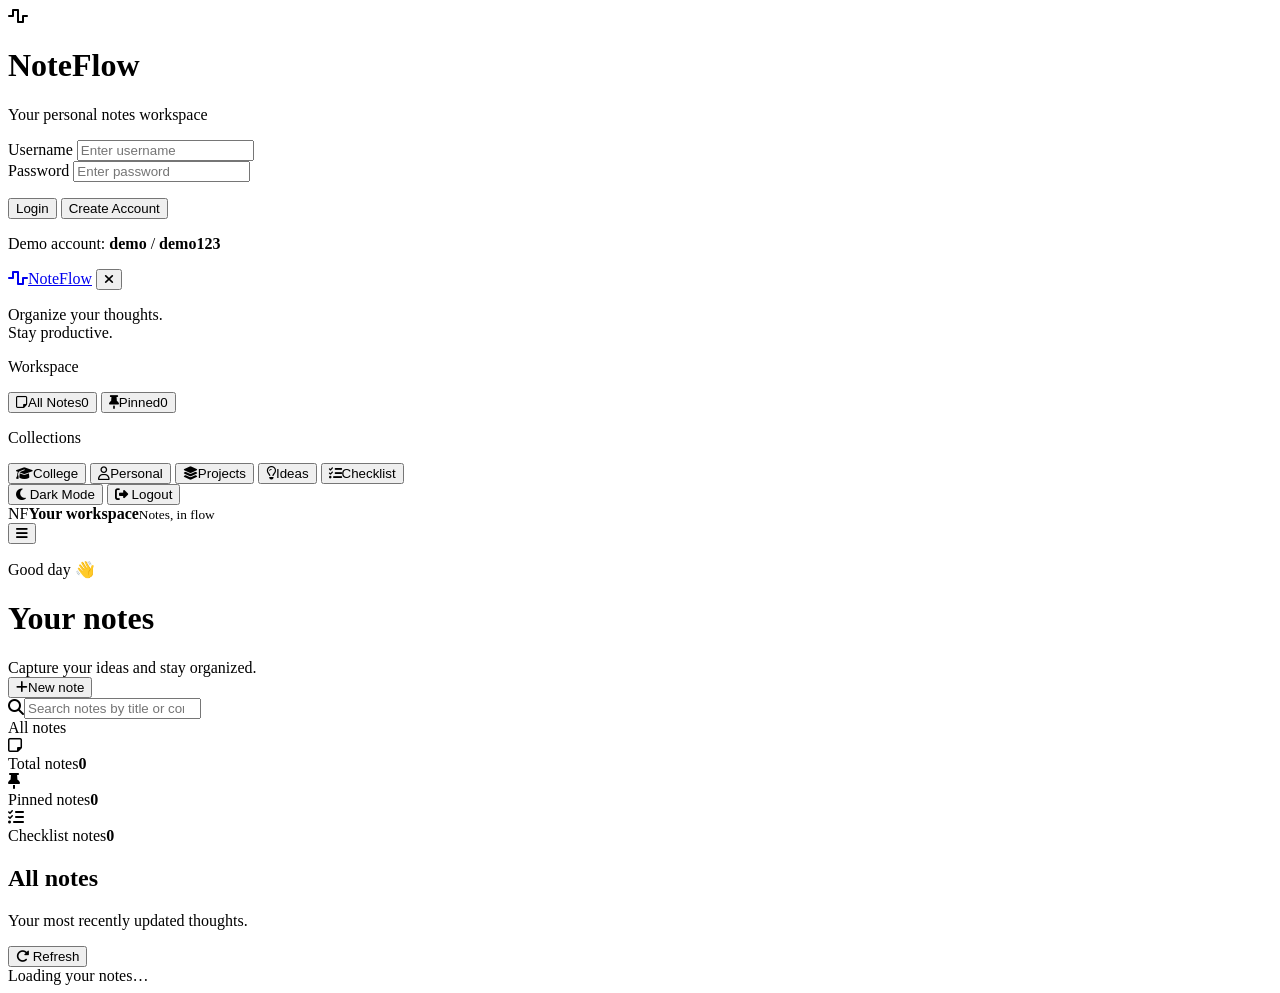
==== backend/src/main/resources/static/index.html @ b9f711e8 "Serve PWA frontend from Spring Boot" ====
<!DOCTYPE html>
<html lang="en">
<head>
  <meta charset="UTF-8">
  <meta name="viewport" content="width=device-width, initial-scale=1.0">
  <meta name="description" content="NoteFlow is a professional notes management application.">
  <meta name="theme-color" content="#6456d8">
  <meta name="apple-mobile-web-app-capable" content="yes">
  <meta name="apple-mobile-web-app-status-bar-style" content="default">
  <meta name="apple-mobile-web-app-title" content="NoteFlow">
  <link rel="manifest" href="/manifest.json">
  <title>NoteFlow — Professional notes</title>
  <link rel="manifest" href="manifest.webmanifest">
  <link rel="icon" href="icons/noteflow.svg" type="image/svg+xml">
  <link rel="apple-touch-icon" href="icons/noteflow.svg">
  <link rel="preconnect" href="https://fonts.googleapis.com">
  <link rel="preconnect" href="https://fonts.gstatic.com" crossorigin>
  <link href="https://fonts.googleapis.com/css2?family=DM+Sans:wght@400;500;600;700&family=Plus+Jakarta+Sans:wght@500;600;700;800&display=swap" rel="stylesheet">
  <link rel="stylesheet" href="https://cdnjs.cloudflare.com/ajax/libs/font-awesome/6.7.2/css/all.min.css" referrerpolicy="no-referrer">
  <link rel="stylesheet" href="css/style.css">
</head>
<body>
    <div id="auth-screen" class="auth-screen">
    <div class="auth-card">
      <div class="auth-logo">
        <span class="brand-mark"><i class="fa-solid fa-wave-square"></i></span>
        <h1>NoteFlow</h1>
      </div>

      <p class="auth-subtitle">Your personal notes workspace</p>

      <form id="login-form">
        <div class="form-group">
          <label for="login-username">Username</label>
          <input
            id="login-username"
            type="text"
            placeholder="Enter username"
            required
          >
        </div>

        <div class="form-group">
          <label for="login-password">Password</label>
          <input
            id="login-password"
            type="password"
            placeholder="Enter password"
            required
          >
        </div>

        <p id="login-error" class="field-error"></p>

        <button type="submit" class="new-note-button auth-button">
          Login
        </button>

        <button type="button" id="show-register-button" class="auth-secondary-button">
        Create Account
        </button>
        
      </form>

      <p class="auth-demo">
        Demo account: <strong>demo</strong> / <strong>demo123</strong>
      </p>
      
    </div>
  </div>
    <div id="register-screen" class="auth-screen" hidden>
    <div class="auth-card">
      <div class="auth-logo">
        <span class="brand-mark">
          <i class="fa-solid fa-wave-square"></i>
        </span>
        <h1>NoteFlow</h1>
      </div>

      <p class="auth-subtitle">Create your NoteFlow account</p>

      <form id="register-form">
        <div class="form-group">
          <label for="register-username">Username</label>
          <input
            id="register-username"
            type="text"
            placeholder="Choose a username"
            required
          >
        </div>

        <div class="form-group">
          <label for="register-password">Password</label>
          <input
            id="register-password"
            type="password"
            placeholder="Choose a password"
            required
          >
        </div>

        <p id="register-error" class="field-error"></p>

        <button type="submit" class="new-note-button auth-button">
          Create Account
        </button>

        <button
          type="button"
          id="back-to-login-button"
          class="auth-secondary-button"
        >
          Back to Login
        </button>
      </form>
    </div>
  </div>
  <div class="app-shell">
    <aside class="sidebar" id="sidebar" aria-label="Note filters">
      <div class="brand-row">
        <a class="brand" href="#" aria-label="NoteFlow home"><span class="brand-mark"><i class="fa-solid fa-wave-square"></i></span><span>NoteFlow</span></a>
        <button class="icon-button close-nav" id="close-nav" aria-label="Close navigation"><i class="fa-solid fa-xmark"></i></button>
      </div>
      <p class="tagline">Organize your thoughts.<br>Stay productive.</p>

      <nav class="nav-list">
        <p class="nav-heading">Workspace</p>
        <button class="nav-item is-active" data-filter="all"><i class="fa-regular fa-note-sticky"></i><span>All Notes</span><span class="filter-count" id="all-count">0</span></button>
        <button class="nav-item" data-filter="pinned"><i class="fa-solid fa-thumbtack"></i><span>Pinned</span><span class="filter-count" id="pinned-count">0</span></button>
        <p class="nav-heading collection-heading">Collections</p>
        <button class="nav-item" data-filter="College"><i class="fa-solid fa-graduation-cap"></i><span>College</span></button>
        <button class="nav-item" data-filter="Personal"><i class="fa-regular fa-user"></i><span>Personal</span></button>
        <button class="nav-item" data-filter="Projects"><i class="fa-solid fa-layer-group"></i><span>Projects</span></button>
        <button class="nav-item" data-filter="Ideas"><i class="fa-regular fa-lightbulb"></i><span>Ideas</span></button>
        <button class="nav-item" data-filter="checklist"><i class="fa-solid fa-list-check"></i><span>Checklist</span></button>
      </nav>

      <div class="sidebar-bottom">
        <button class="nav-item" id="theme-toggle">
  <i class="fa-solid fa-moon"></i>
  <span>Dark Mode</span>
</button>
        <button class="nav-item" id="logout-button">
  <i class="fa-solid fa-right-from-bracket"></i>
  <span>Logout</span>
</button>
        <div class="profile-card"><span class="avatar">NF</span><span><strong>Your workspace</strong><small>Notes, in flow</small></span></div>
      </div>
    </aside>
    <div class="nav-overlay" id="nav-overlay"></div>

    <main class="content">
      <header class="topbar">
        <button class="icon-button mobile-menu" id="open-nav" aria-label="Open navigation"><i class="fa-solid fa-bars"></i></button>
        <div class="greeting"><p id="greeting-time">Good day <span aria-hidden="true">👋</span></p><h1 id="page-title">Your notes</h1><span>Capture your ideas and stay organized.</span></div>
        <div class="topbar-actions">
          <button class="secondary-button install-button" id="install-button" type="button" hidden><i class="fa-solid fa-download"></i><span>Install app</span></button>
          <button class="new-note-button" id="new-note-button"><i class="fa-solid fa-plus"></i><span>New note</span></button>
        </div>
      </header>

      <section class="toolbar" aria-label="Search and view controls">
        <div class="search-box"><i class="fa-solid fa-magnifying-glass"></i><input id="search-input" type="search" placeholder="Search notes by title or content..." autocomplete="off" aria-label="Search notes"><button id="clear-search" class="clear-search" aria-label="Clear search" hidden><i class="fa-solid fa-xmark"></i></button></div>
        <div class="view-label" id="result-summary">All notes</div>
      </section>

      <section class="stat-grid" aria-label="Note statistics">
        <article class="stat-card"><span class="stat-icon lavender"><i class="fa-regular fa-note-sticky"></i></span><div><span class="stat-label">Total notes</span><strong id="stat-total">0</strong></div></article>
        <article class="stat-card"><span class="stat-icon peach"><i class="fa-solid fa-thumbtack"></i></span><div><span class="stat-label">Pinned notes</span><strong id="stat-pinned">0</strong></div></article>
        <article class="stat-card"><span class="stat-icon mint"><i class="fa-solid fa-list-check"></i></span><div><span class="stat-label">Checklist notes</span><strong id="stat-checklist">0</strong></div></article>
      </section>

      <section class="notes-section">
        <div class="section-heading"><div><h2 id="notes-heading">All notes</h2><p id="notes-subheading">Your most recently updated thoughts.</p></div><button class="text-button" id="refresh-button" aria-label="Refresh notes"><i class="fa-solid fa-rotate-right"></i> Refresh</button></div>
        <div id="loading-state" class="state-panel loading-state"><span class="spinner"></span><span>Loading your notes…</span></div>
        <div id="error-state" class="state-panel error-state" hidden><span class="state-illustration"><i class="fa-solid fa-plug-circle-xmark"></i></span><h3>Couldn’t reach NoteFlow</h3><p>Check your connection, then try again. If you are running locally, start the NoteFlow server first.</p><button class="secondary-button" id="retry-button">Try again</button></div>
        <div id="empty-state" class="state-panel empty-state" hidden><span class="state-illustration"><i class="fa-regular fa-note-sticky"></i></span><h3 id="empty-title">No notes yet</h3><p id="empty-copy">Start with an idea, a plan, or a checklist.</p><button class="new-note-button small" id="empty-create-button"><i class="fa-solid fa-plus"></i> Create your first note</button></div>
        <div id="notes-grid" class="notes-grid" aria-live="polite"></div>
      </section>
    </main>
  </div>

  <div class="modal-backdrop" id="note-modal" role="dialog" aria-modal="true" aria-labelledby="modal-title" hidden>
    <div class="modal note-modal-card">
      <div class="modal-header"><div><span class="eyebrow" id="modal-eyebrow">CREATE</span><h2 id="modal-title">New note</h2></div><button class="icon-button" data-close-modal aria-label="Close"><i class="fa-solid fa-xmark"></i></button></div>
      <form id="note-form" novalidate>
        <input type="hidden" id="note-id">
        <div class="form-group"><label for="note-title">Title <span class="required">*</span></label><input id="note-title" maxlength="200" type="text" placeholder="Give your note a clear title" required autofocus><span class="field-error" id="title-error"></span></div>
        <div class="form-row"><div class="form-group"><label for="note-category">Category <span class="required">*</span></label><select id="note-category" required><option value="">Choose a category</option><option>College</option><option>Personal</option><option>Projects</option><option>Ideas</option></select><span class="field-error" id="category-error"></span></div><div class="form-group"><label for="note-type">Note type</label><select id="note-type"><option value="TEXT">Text note</option><option value="CHECKLIST">Checklist</option></select></div></div>
        <div class="form-group" id="content-field"><label for="note-content">Content</label><textarea id="note-content" rows="6" placeholder="Write anything that helps you move forward…"></textarea></div>
        <div class="checklist-editor" id="checklist-editor" hidden><div class="checklist-label-row"><label>Checklist items <span class="required">*</span></label><button type="button" class="text-button add-checklist-button" id="add-checklist-item"><i class="fa-solid fa-plus"></i> Add item</button></div><div id="checklist-items" class="checklist-items"></div><span class="field-error" id="checklist-error"></span></div>
        <label class="pin-toggle"><input id="note-pinned" type="checkbox"><span class="toggle-track"></span><span><strong>Pin this note</strong><small>Keep it at the top of your workspace.</small></span></label>
        <div class="modal-footer"><button type="button" class="secondary-button" data-close-modal>Cancel</button><button type="submit" class="new-note-button" id="save-note-button"><i class="fa-solid fa-check"></i><span>Save note</span></button></div>
      </form>
    </div>
  </div>

  <div class="modal-backdrop" id="view-modal" role="dialog" aria-modal="true" aria-labelledby="view-title" hidden>
    <article class="modal view-modal-card"><div class="modal-header"><div><span class="eyebrow" id="view-category">PERSONAL</span><h2 id="view-title">Note</h2></div><div class="modal-header-actions"><button class="icon-button" id="view-edit-button" aria-label="Edit note"><i class="fa-solid fa-pen"></i></button><button class="icon-button" data-close-modal aria-label="Close"><i class="fa-solid fa-xmark"></i></button></div></div><div id="view-body" class="view-body"></div><div class="view-meta" id="view-meta"></div></article>
  </div>

  <div class="modal-backdrop confirm-backdrop" id="delete-modal" role="alertdialog" aria-modal="true" aria-labelledby="delete-title" hidden>
    <div class="modal confirm-card"><span class="danger-icon"><i class="fa-regular fa-trash-can"></i></span><h2 id="delete-title">Delete this note?</h2><p>This action cannot be undone. The note will be permanently removed from your workspace.</p><div class="modal-footer centered"><button class="secondary-button" data-close-modal>Cancel</button><button class="danger-button" id="confirm-delete-button"><i class="fa-regular fa-trash-can"></i> Delete note</button></div></div>
  </div>

  <div class="toast-region" id="toast-region" aria-live="polite" aria-atomic="true"></div>
  <script src="js/app.js"></script>
  <script>
  if ("serviceWorker" in navigator) {
    window.addEventListener("load", () => {
      navigator.serviceWorker.register("/sw.js");
    });
  }
</script>
</body>
</html>
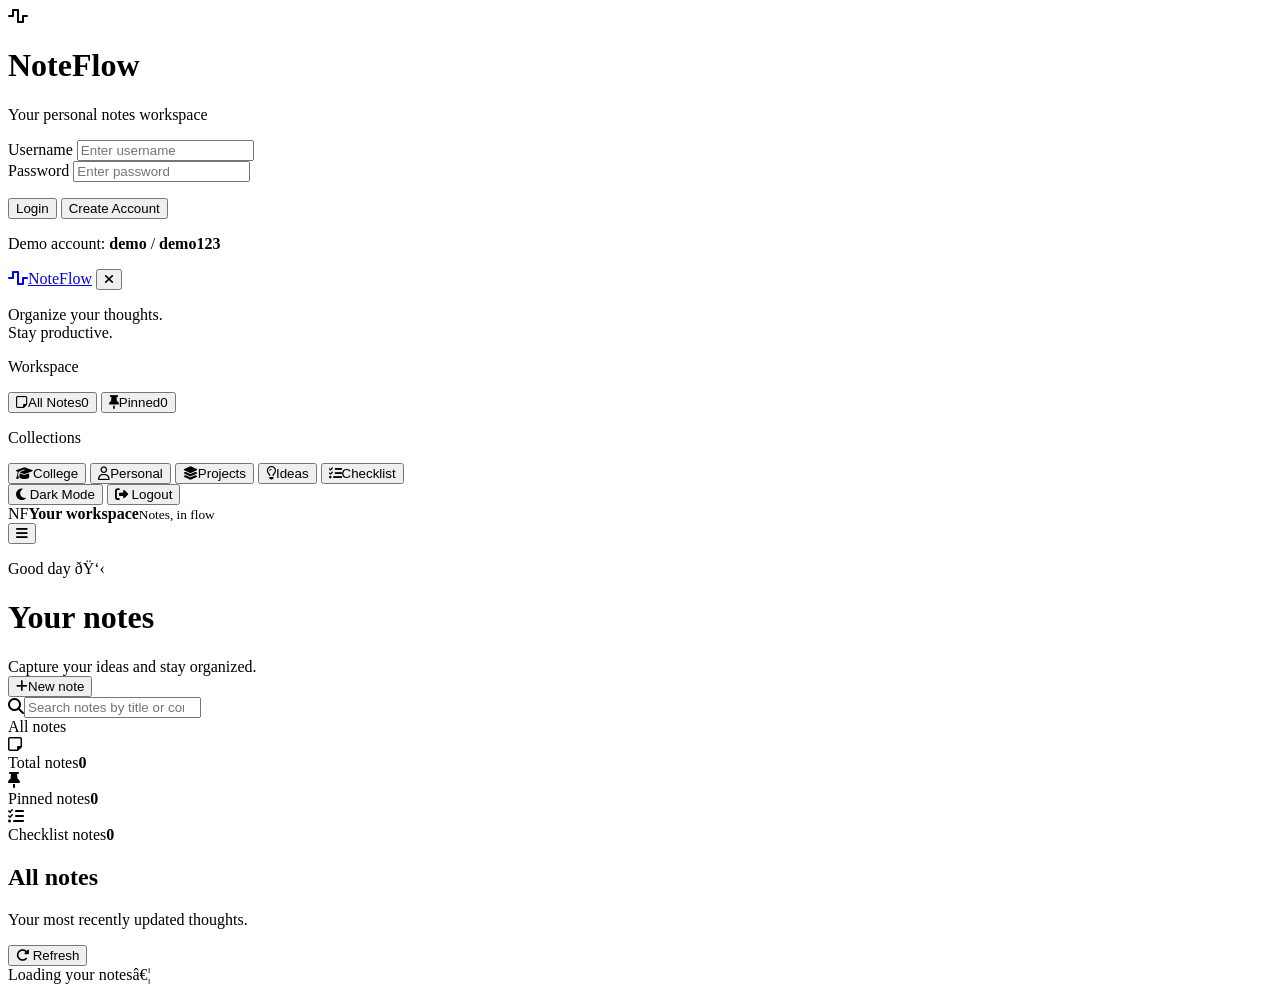
==== commit 57423af7: "Add Google Search Console verification" ====
--- a/backend/src/main/resources/static/index.html
+++ b/backend/src/main/resources/static/index.html
@@ -1,15 +1,16 @@
-<!DOCTYPE html>
+﻿<!DOCTYPE html>
 <html lang="en">
 <head>
   <meta charset="UTF-8">
   <meta name="viewport" content="width=device-width, initial-scale=1.0">
   <meta name="description" content="NoteFlow is a professional notes management application.">
+  <meta name="google-site-verification" content="yfmxz3eMUQ2olrNe6lGSz59QcXxXGlWwgv5nj0WOFXo" />
   <meta name="theme-color" content="#6456d8">
   <meta name="apple-mobile-web-app-capable" content="yes">
   <meta name="apple-mobile-web-app-status-bar-style" content="default">
   <meta name="apple-mobile-web-app-title" content="NoteFlow">
   <link rel="manifest" href="/manifest.json">
-  <title>NoteFlow — Professional notes</title>
+  <title>NoteFlow â€” Professional notes</title>
   <link rel="manifest" href="manifest.webmanifest">
   <link rel="icon" href="icons/noteflow.svg" type="image/svg+xml">
   <link rel="apple-touch-icon" href="icons/noteflow.svg">
@@ -153,7 +154,7 @@
     <main class="content">
       <header class="topbar">
         <button class="icon-button mobile-menu" id="open-nav" aria-label="Open navigation"><i class="fa-solid fa-bars"></i></button>
-        <div class="greeting"><p id="greeting-time">Good day <span aria-hidden="true">👋</span></p><h1 id="page-title">Your notes</h1><span>Capture your ideas and stay organized.</span></div>
+        <div class="greeting"><p id="greeting-time">Good day <span aria-hidden="true">ðŸ‘‹</span></p><h1 id="page-title">Your notes</h1><span>Capture your ideas and stay organized.</span></div>
         <div class="topbar-actions">
           <button class="secondary-button install-button" id="install-button" type="button" hidden><i class="fa-solid fa-download"></i><span>Install app</span></button>
           <button class="new-note-button" id="new-note-button"><i class="fa-solid fa-plus"></i><span>New note</span></button>
@@ -173,8 +174,8 @@
 
       <section class="notes-section">
         <div class="section-heading"><div><h2 id="notes-heading">All notes</h2><p id="notes-subheading">Your most recently updated thoughts.</p></div><button class="text-button" id="refresh-button" aria-label="Refresh notes"><i class="fa-solid fa-rotate-right"></i> Refresh</button></div>
-        <div id="loading-state" class="state-panel loading-state"><span class="spinner"></span><span>Loading your notes…</span></div>
-        <div id="error-state" class="state-panel error-state" hidden><span class="state-illustration"><i class="fa-solid fa-plug-circle-xmark"></i></span><h3>Couldn’t reach NoteFlow</h3><p>Check your connection, then try again. If you are running locally, start the NoteFlow server first.</p><button class="secondary-button" id="retry-button">Try again</button></div>
+        <div id="loading-state" class="state-panel loading-state"><span class="spinner"></span><span>Loading your notesâ€¦</span></div>
+        <div id="error-state" class="state-panel error-state" hidden><span class="state-illustration"><i class="fa-solid fa-plug-circle-xmark"></i></span><h3>Couldnâ€™t reach NoteFlow</h3><p>Check your connection, then try again. If you are running locally, start the NoteFlow server first.</p><button class="secondary-button" id="retry-button">Try again</button></div>
         <div id="empty-state" class="state-panel empty-state" hidden><span class="state-illustration"><i class="fa-regular fa-note-sticky"></i></span><h3 id="empty-title">No notes yet</h3><p id="empty-copy">Start with an idea, a plan, or a checklist.</p><button class="new-note-button small" id="empty-create-button"><i class="fa-solid fa-plus"></i> Create your first note</button></div>
         <div id="notes-grid" class="notes-grid" aria-live="polite"></div>
       </section>
@@ -188,7 +189,7 @@
         <input type="hidden" id="note-id">
         <div class="form-group"><label for="note-title">Title <span class="required">*</span></label><input id="note-title" maxlength="200" type="text" placeholder="Give your note a clear title" required autofocus><span class="field-error" id="title-error"></span></div>
         <div class="form-row"><div class="form-group"><label for="note-category">Category <span class="required">*</span></label><select id="note-category" required><option value="">Choose a category</option><option>College</option><option>Personal</option><option>Projects</option><option>Ideas</option></select><span class="field-error" id="category-error"></span></div><div class="form-group"><label for="note-type">Note type</label><select id="note-type"><option value="TEXT">Text note</option><option value="CHECKLIST">Checklist</option></select></div></div>
-        <div class="form-group" id="content-field"><label for="note-content">Content</label><textarea id="note-content" rows="6" placeholder="Write anything that helps you move forward…"></textarea></div>
+        <div class="form-group" id="content-field"><label for="note-content">Content</label><textarea id="note-content" rows="6" placeholder="Write anything that helps you move forwardâ€¦"></textarea></div>
         <div class="checklist-editor" id="checklist-editor" hidden><div class="checklist-label-row"><label>Checklist items <span class="required">*</span></label><button type="button" class="text-button add-checklist-button" id="add-checklist-item"><i class="fa-solid fa-plus"></i> Add item</button></div><div id="checklist-items" class="checklist-items"></div><span class="field-error" id="checklist-error"></span></div>
         <label class="pin-toggle"><input id="note-pinned" type="checkbox"><span class="toggle-track"></span><span><strong>Pin this note</strong><small>Keep it at the top of your workspace.</small></span></label>
         <div class="modal-footer"><button type="button" class="secondary-button" data-close-modal>Cancel</button><button type="submit" class="new-note-button" id="save-note-button"><i class="fa-solid fa-check"></i><span>Save note</span></button></div>
@@ -215,3 +216,5 @@
 </script>
 </body>
 </html>
+
+
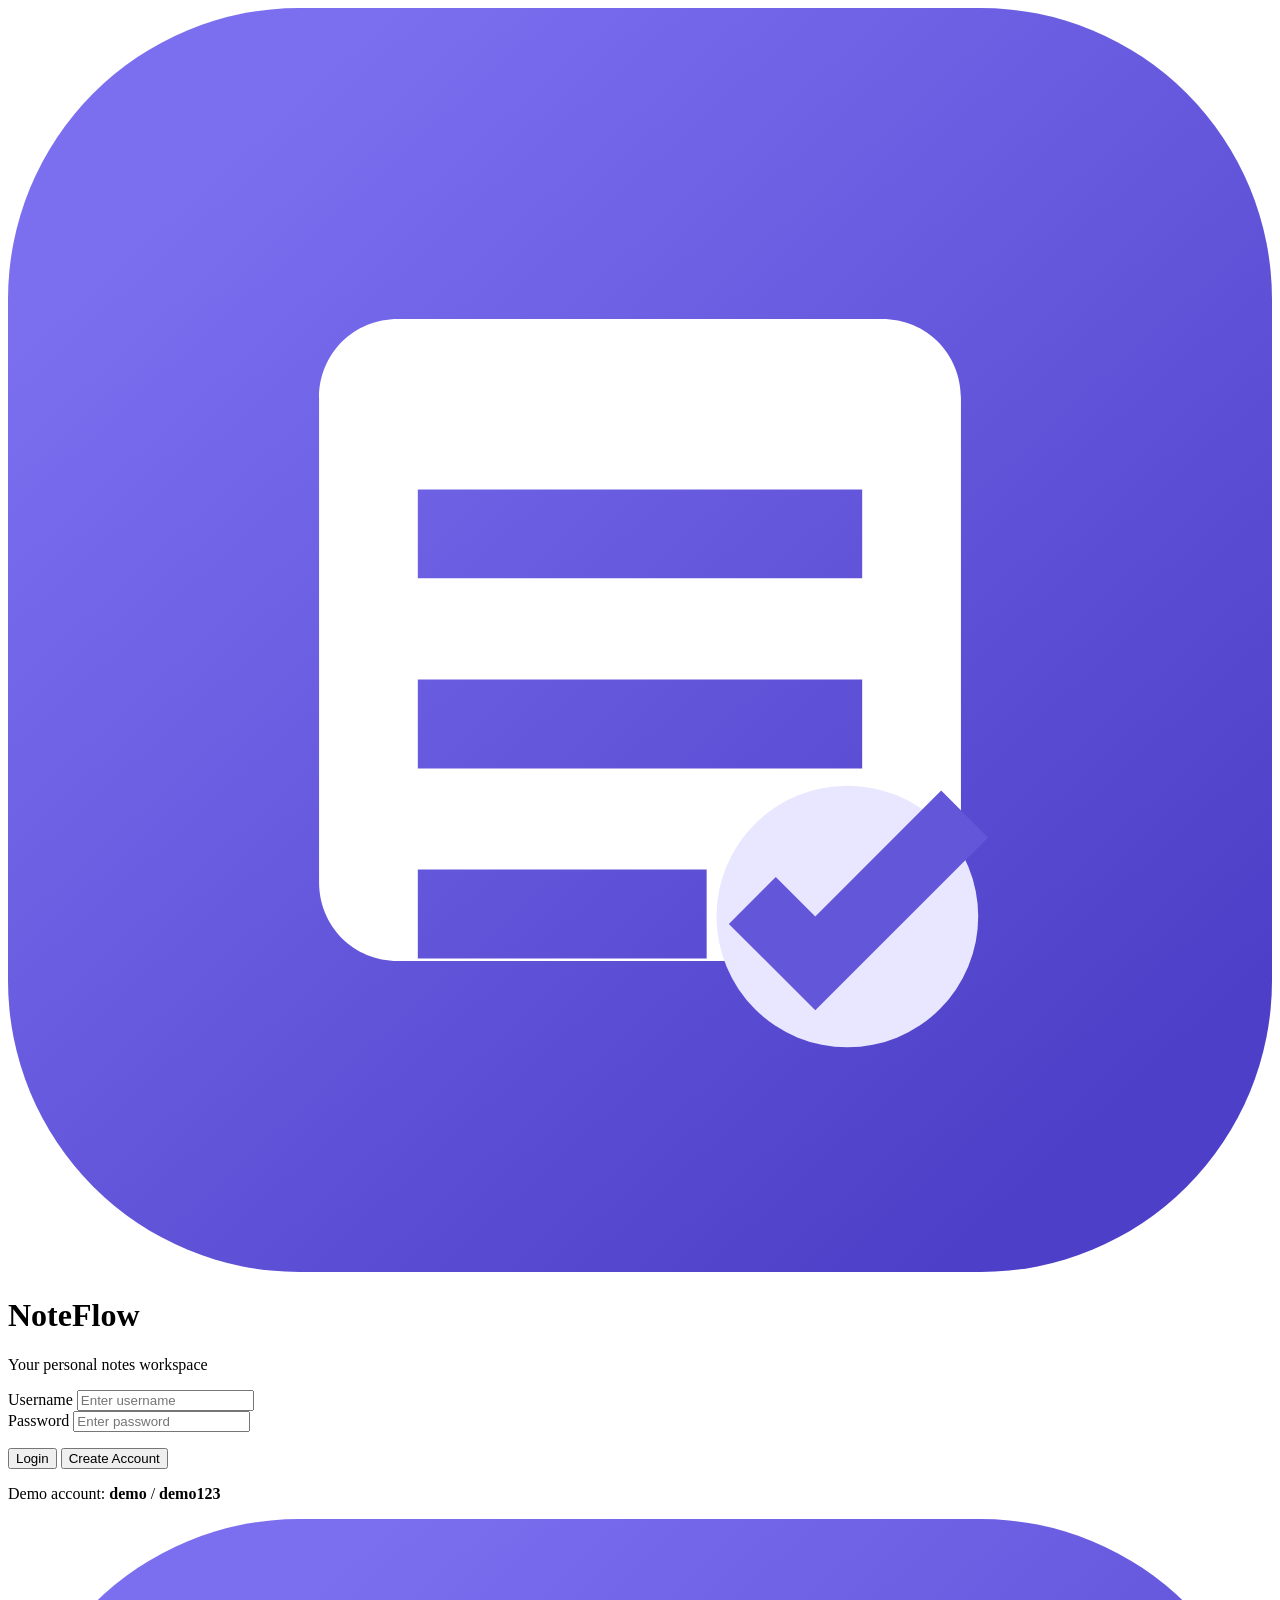
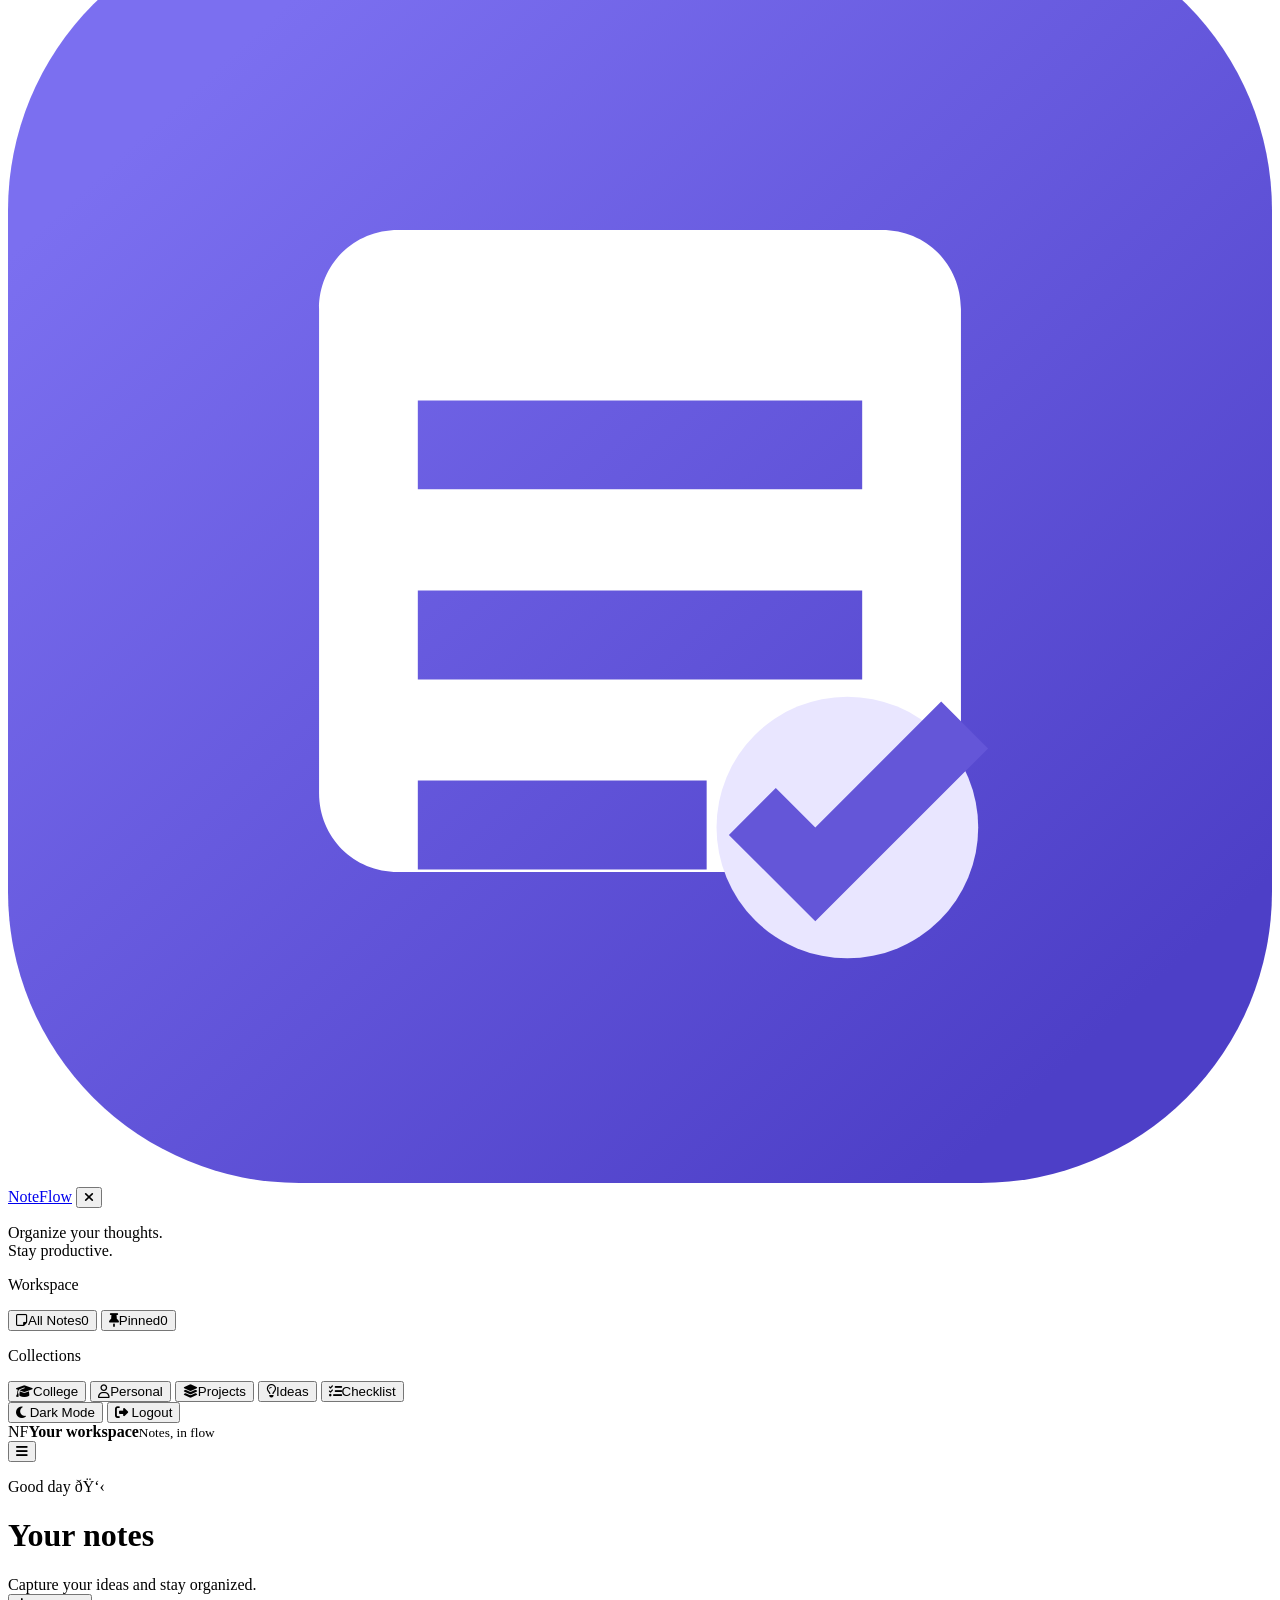
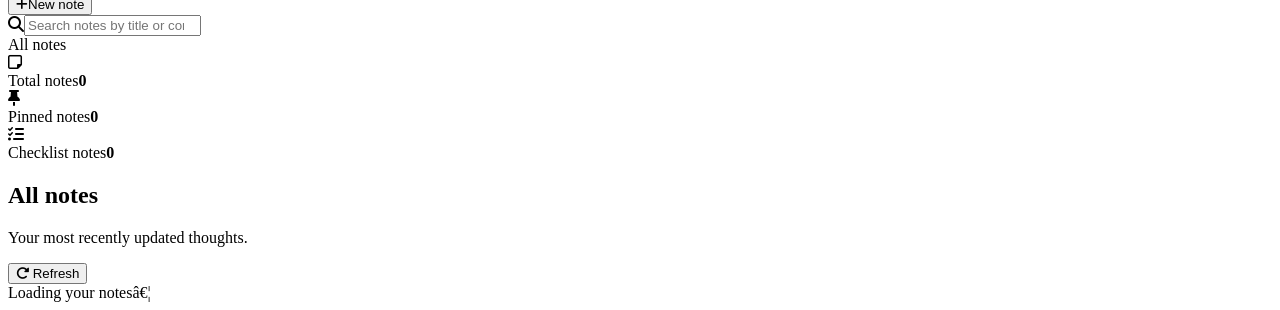
==== commit 634ea8a7: "Fix NoteFlow logo" ====
--- a/backend/src/main/resources/static/index.html
+++ b/backend/src/main/resources/static/index.html
@@ -24,7 +24,7 @@
     <div id="auth-screen" class="auth-screen">
     <div class="auth-card">
       <div class="auth-logo">
-        <span class="brand-mark"><i class="fa-solid fa-wave-square"></i></span>
+        <img src="icons/noteflow.svg" alt="NoteFlow">
         <h1>NoteFlow</h1>
       </div>
 
@@ -73,7 +73,7 @@
     <div class="auth-card">
       <div class="auth-logo">
         <span class="brand-mark">
-          <i class="fa-solid fa-wave-square"></i>
+          <img src="icons/noteflow.svg" alt="NoteFlow">
         </span>
         <h1>NoteFlow</h1>
       </div>
@@ -120,7 +120,7 @@
   <div class="app-shell">
     <aside class="sidebar" id="sidebar" aria-label="Note filters">
       <div class="brand-row">
-        <a class="brand" href="#" aria-label="NoteFlow home"><span class="brand-mark"><i class="fa-solid fa-wave-square"></i></span><span>NoteFlow</span></a>
+        <a class="brand" href="#" aria-label="NoteFlow home"><span class="brand-mark"><img src="icons/noteflow.svg" alt="NoteFlow"></span><span>NoteFlow</span></a>
         <button class="icon-button close-nav" id="close-nav" aria-label="Close navigation"><i class="fa-solid fa-xmark"></i></button>
       </div>
       <p class="tagline">Organize your thoughts.<br>Stay productive.</p>
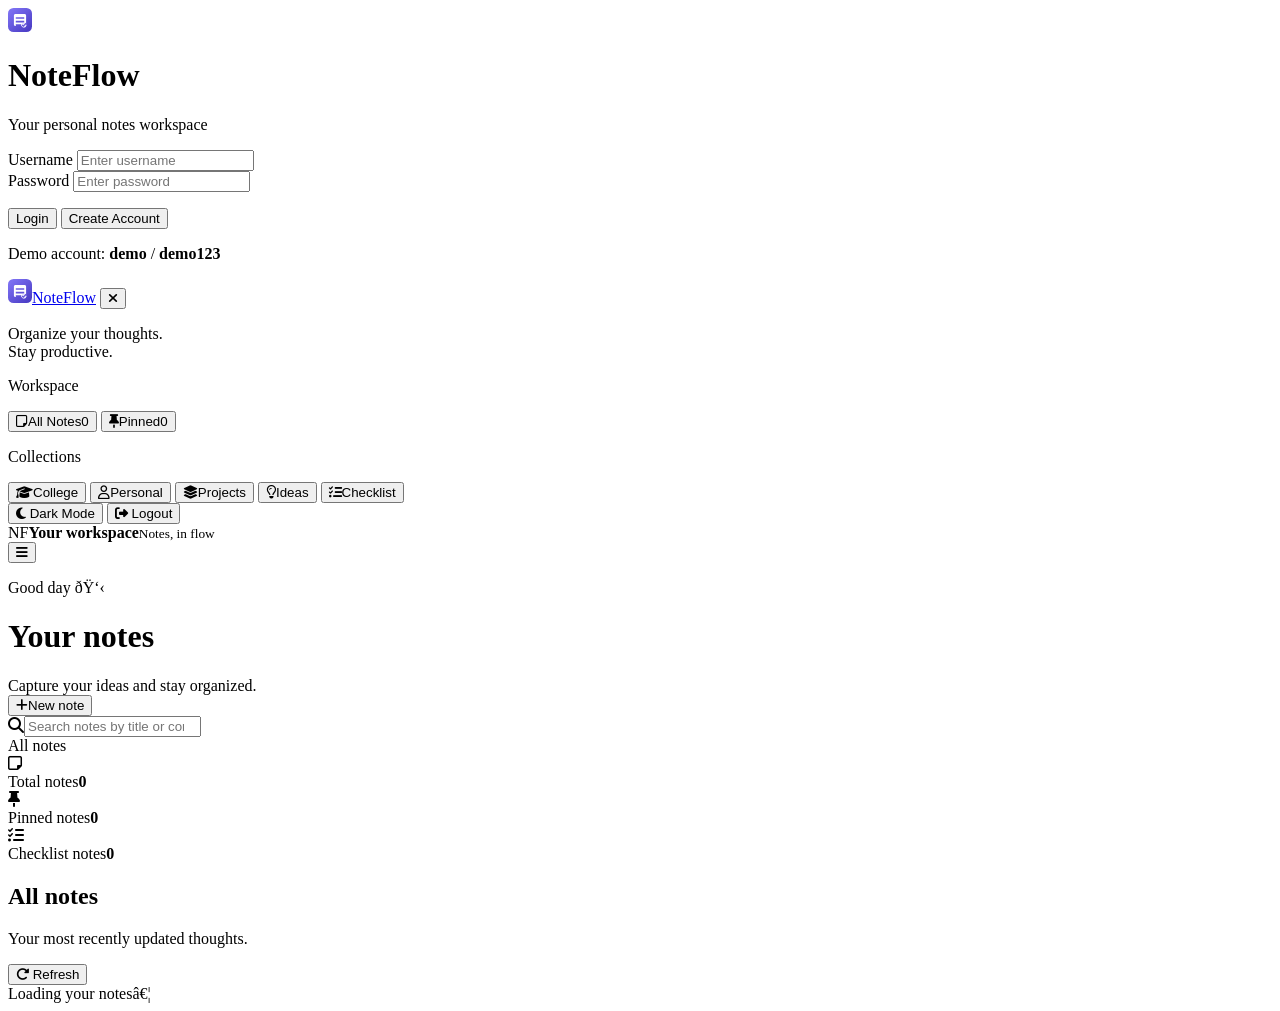
==== commit 9c2541a9: "Set NoteFlow logo size" ====
--- a/backend/src/main/resources/static/index.html
+++ b/backend/src/main/resources/static/index.html
@@ -24,7 +24,9 @@
     <div id="auth-screen" class="auth-screen">
     <div class="auth-card">
       <div class="auth-logo">
-        <img src="icons/noteflow.svg" alt="NoteFlow">
+        <span class="brand-mark">
+  <img src="icons/noteflow.svg" alt="NoteFlow" width="24" height="24">
+        </span>
         <h1>NoteFlow</h1>
       </div>
 
@@ -73,7 +75,7 @@
     <div class="auth-card">
       <div class="auth-logo">
         <span class="brand-mark">
-          <img src="icons/noteflow.svg" alt="NoteFlow">
+          <img src="icons/noteflow.svg" alt="NoteFlow" width="24" height="24">
         </span>
         <h1>NoteFlow</h1>
       </div>
@@ -120,7 +122,7 @@
   <div class="app-shell">
     <aside class="sidebar" id="sidebar" aria-label="Note filters">
       <div class="brand-row">
-        <a class="brand" href="#" aria-label="NoteFlow home"><span class="brand-mark"><img src="icons/noteflow.svg" alt="NoteFlow"></span><span>NoteFlow</span></a>
+        <a class="brand" href="#" aria-label="NoteFlow home"><span class="brand-mark"><img src="icons/noteflow.svg" alt="NoteFlow" width="24" height="24"></span><span>NoteFlow</span></a>
         <button class="icon-button close-nav" id="close-nav" aria-label="Close navigation"><i class="fa-solid fa-xmark"></i></button>
       </div>
       <p class="tagline">Organize your thoughts.<br>Stay productive.</p>
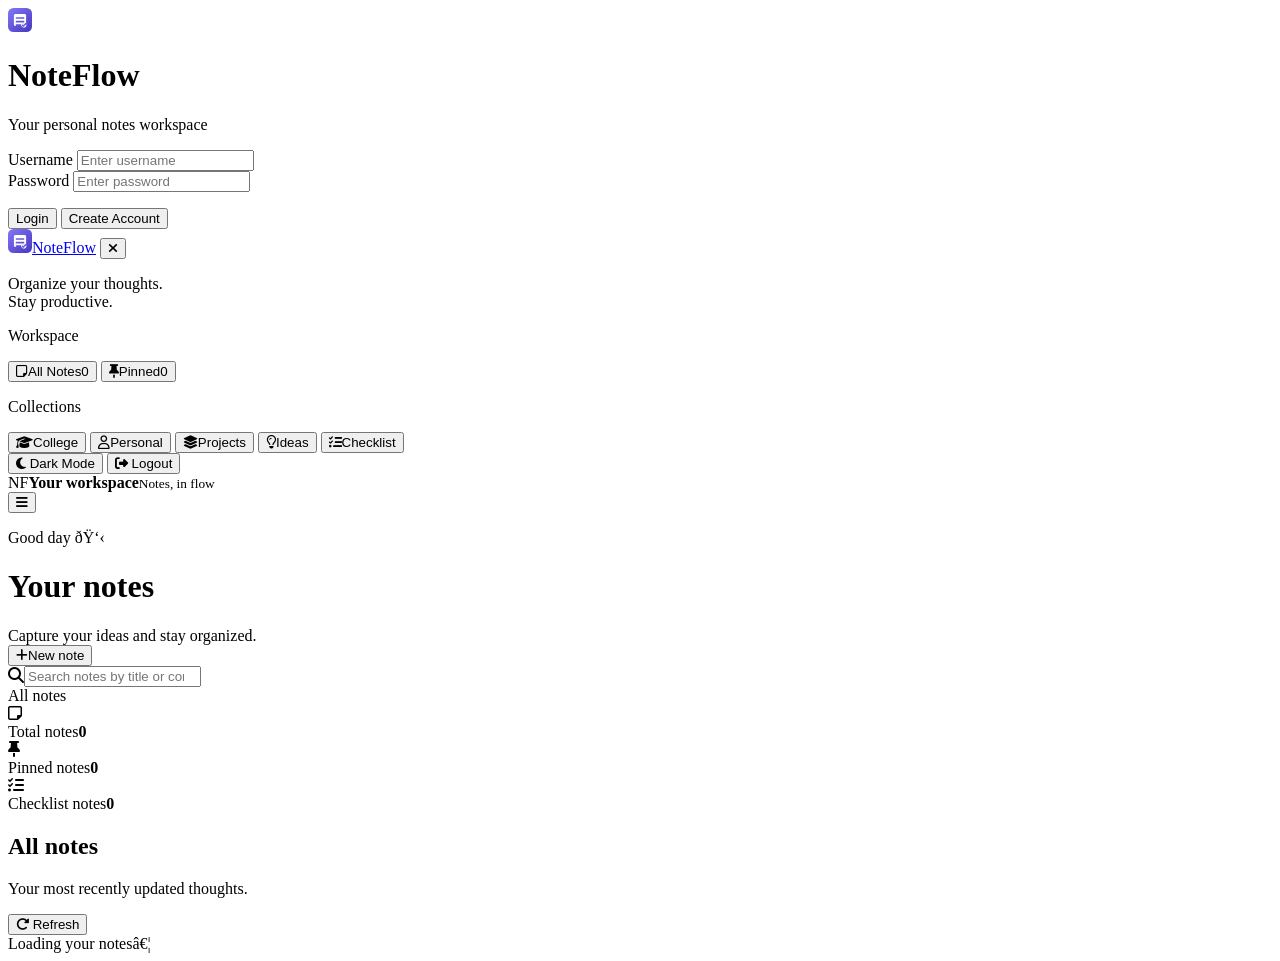
==== commit 143389ff: "Add smart reminders and remove demo account" ====
--- a/backend/src/main/resources/static/index.html
+++ b/backend/src/main/resources/static/index.html
@@ -10,7 +10,7 @@
   <meta name="apple-mobile-web-app-status-bar-style" content="default">
   <meta name="apple-mobile-web-app-title" content="NoteFlow">
   <link rel="manifest" href="/manifest.json">
-  <title>NoteFlow â€” Professional notes</title>
+  <title>NoteFlow-Professional notes</title>
   <link rel="manifest" href="manifest.webmanifest">
   <link rel="icon" href="icons/noteflow.svg" type="image/svg+xml">
   <link rel="apple-touch-icon" href="icons/noteflow.svg">
@@ -64,10 +64,6 @@
         </button>
         
       </form>
-
-      <p class="auth-demo">
-        Demo account: <strong>demo</strong> / <strong>demo123</strong>
-      </p>
       
     </div>
   </div>
@@ -191,7 +187,7 @@
         <input type="hidden" id="note-id">
         <div class="form-group"><label for="note-title">Title <span class="required">*</span></label><input id="note-title" maxlength="200" type="text" placeholder="Give your note a clear title" required autofocus><span class="field-error" id="title-error"></span></div>
         <div class="form-row"><div class="form-group"><label for="note-category">Category <span class="required">*</span></label><select id="note-category" required><option value="">Choose a category</option><option>College</option><option>Personal</option><option>Projects</option><option>Ideas</option></select><span class="field-error" id="category-error"></span></div><div class="form-group"><label for="note-type">Note type</label><select id="note-type"><option value="TEXT">Text note</option><option value="CHECKLIST">Checklist</option></select></div></div>
-        <div class="form-group" id="content-field"><label for="note-content">Content</label><textarea id="note-content" rows="6" placeholder="Write anything that helps you move forwardâ€¦"></textarea></div>
+        <div class="form-group" id="content-field"><label for="note-content">Content</label><textarea id="note-content" rows="6" placeholder="Write anything that helps you move forward"></textarea></div>
         <div class="checklist-editor" id="checklist-editor" hidden><div class="checklist-label-row"><label>Checklist items <span class="required">*</span></label><button type="button" class="text-button add-checklist-button" id="add-checklist-item"><i class="fa-solid fa-plus"></i> Add item</button></div><div id="checklist-items" class="checklist-items"></div><span class="field-error" id="checklist-error"></span></div>
         <label class="pin-toggle"><input id="note-pinned" type="checkbox"><span class="toggle-track"></span><span><strong>Pin this note</strong><small>Keep it at the top of your workspace.</small></span></label>
         <div class="modal-footer"><button type="button" class="secondary-button" data-close-modal>Cancel</button><button type="submit" class="new-note-button" id="save-note-button"><i class="fa-solid fa-check"></i><span>Save note</span></button></div>
